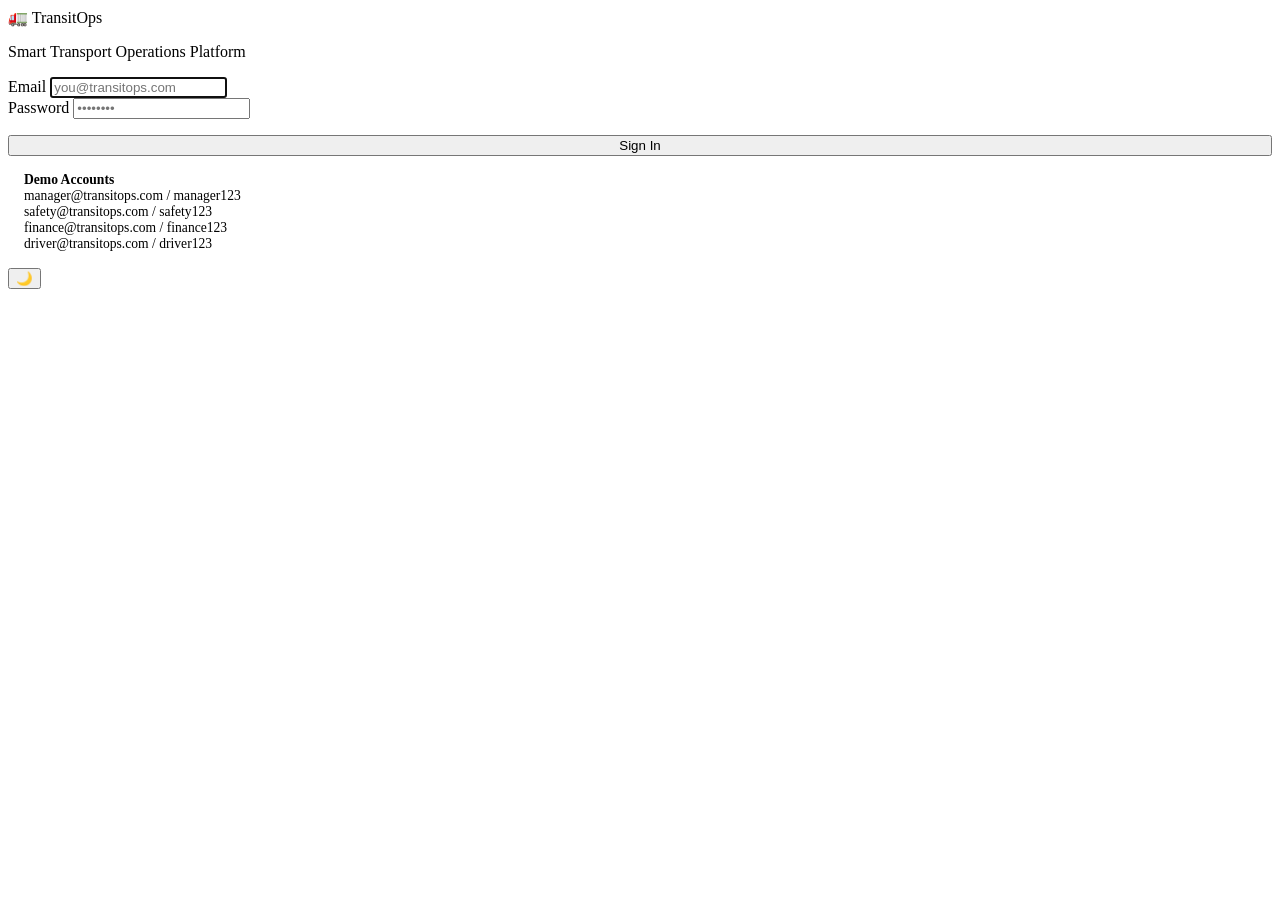
==== frontend/index.html @ 17693416 "Initial HTML structure for login" ====
<!DOCTYPE html>
<html lang="en" data-theme="light">
<head>
  <meta charset="UTF-8">
  <meta name="viewport" content="width=device-width, initial-scale=1.0">
  <title>TransitOps — Login</title>
  <link rel="preconnect" href="https://fonts.googleapis.com">
  <link rel="preconnect" href="https://fonts.gstatic.com" crossorigin>
  <link href="https://fonts.googleapis.com/css2?family=Inter:wght@400;500;600;700&display=swap" rel="stylesheet">
  <link rel="stylesheet" href="css/style.css">
</head>
<body>
  <div class="login-page">
    <div class="login-card">
      <div class="login-logo">
        <span>🚛</span>
        <span>TransitOps</span>
      </div>
      <p class="login-subtitle">Smart Transport Operations Platform</p>

      <form id="loginForm">
        <div class="form-group">
          <label for="email">Email</label>
          <input type="email" id="email" name="email" class="form-control" placeholder="you@transitops.com" required autofocus>
        </div>

        <div class="form-group">
          <label for="password">Password</label>
          <input type="password" id="password" name="password" class="form-control" placeholder="••••••••" required>
        </div>

        <div id="loginError" class="hidden" style="color: var(--danger); font-size: 0.875rem; margin-bottom: 1rem;"></div>

        <button type="submit" class="btn btn-primary" style="width: 100%;">Sign In</button>
      </form>

      <div class="mt-3" style="background: var(--surface-2); padding: 1rem; border-radius: var(--radius-sm); font-size: 0.85rem; color: var(--text-secondary);">
        <strong>Demo Accounts</strong>
        <div class="mt-1">manager@transitops.com / manager123</div>
        <div>safety@transitops.com / safety123</div>
        <div>finance@transitops.com / finance123</div>
        <div>driver@transitops.com / driver123</div>
      </div>

      <div class="mt-2 text-center">
        <button class="btn btn-ghost" data-theme-toggle>🌙</button>
      </div>
    </div>
  </div>
  <script src="js/utils.js"></script>
  <script src="js/api.js"></script>
  <script src="js/auth.js"></script>
</body>
</html>
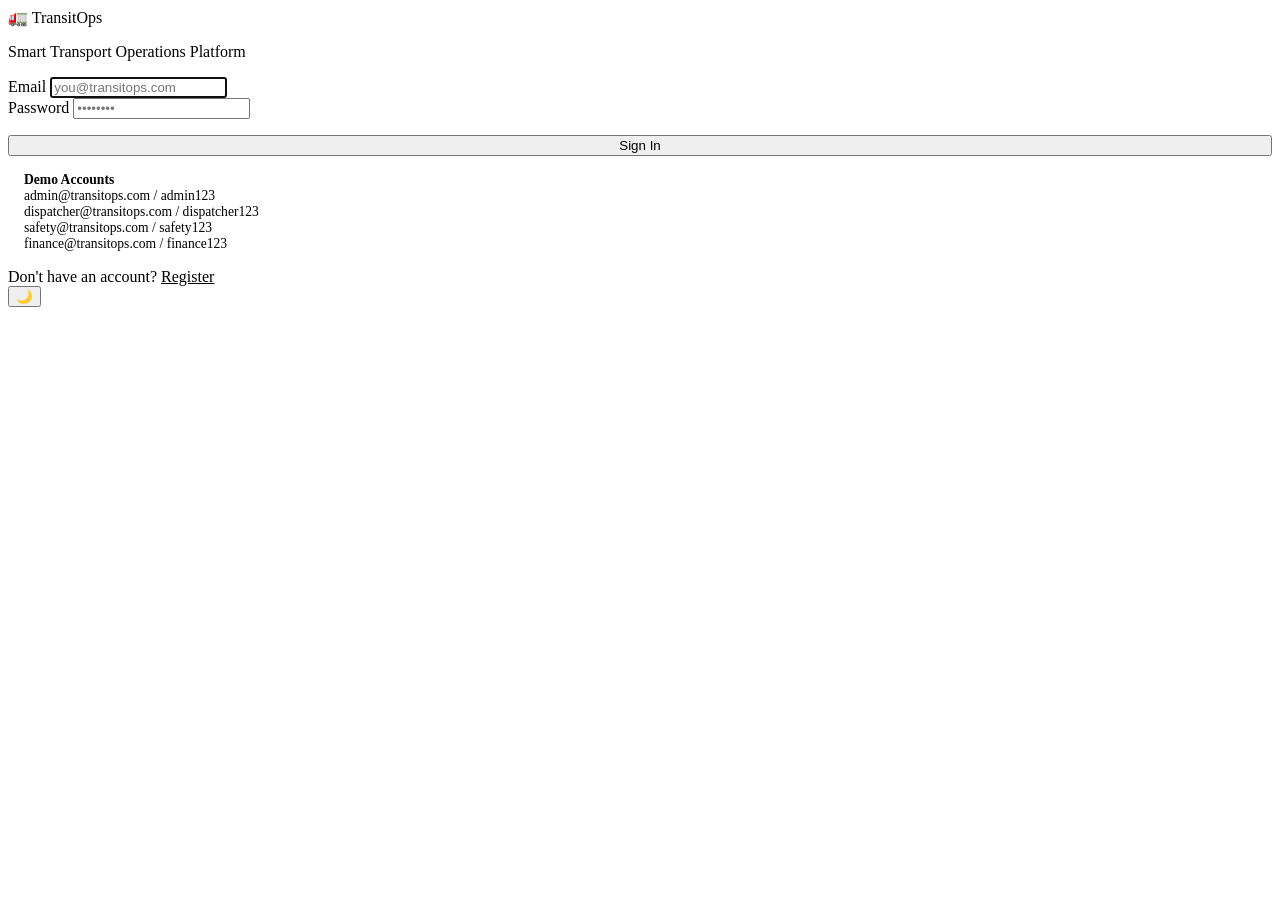
==== commit b7cdb108: "Add user registration and login pages with role-based account creation" ====
--- a/frontend/index.html
+++ b/frontend/index.html
@@ -36,10 +36,14 @@
 
       <div class="mt-3" style="background: var(--surface-2); padding: 1rem; border-radius: var(--radius-sm); font-size: 0.85rem; color: var(--text-secondary);">
         <strong>Demo Accounts</strong>
-        <div class="mt-1">manager@transitops.com / manager123</div>
+        <div class="mt-1">admin@transitops.com / admin123</div>
+        <div>dispatcher@transitops.com / dispatcher123</div>
         <div>safety@transitops.com / safety123</div>
         <div>finance@transitops.com / finance123</div>
-        <div>driver@transitops.com / driver123</div>
+      </div>
+
+      <div class="mt-2 text-center text-sm text-secondary">
+        Don't have an account? <a href="register.html" style="color: var(--primary); font-weight: 500;">Register</a>
       </div>
 
       <div class="mt-2 text-center">
@@ -47,8 +51,10 @@
       </div>
     </div>
   </div>
+
   <script src="js/utils.js"></script>
   <script src="js/api.js"></script>
   <script src="js/auth.js"></script>
 </body>
 </html>
+
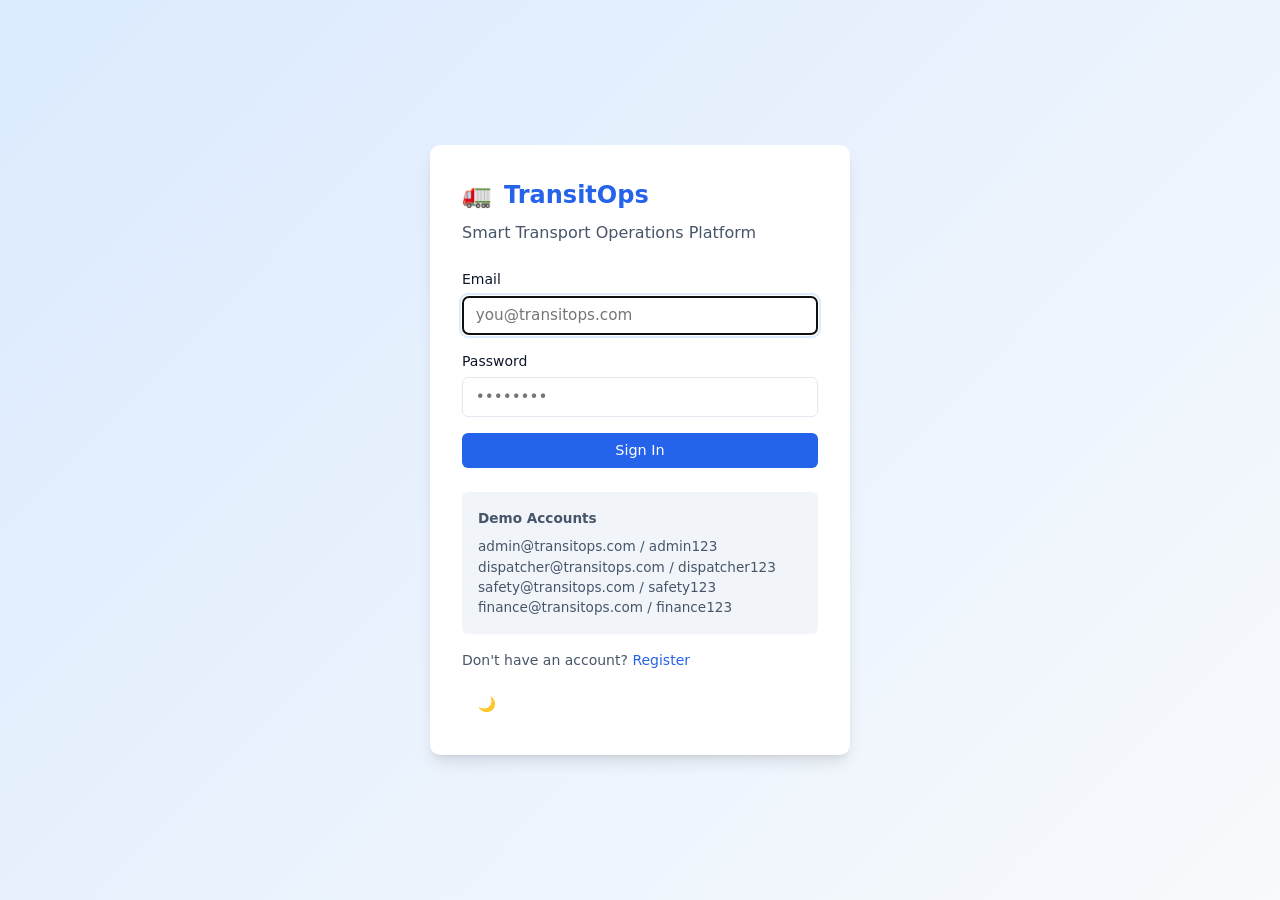
==== commit d2a9e13b: "backend integration" ====
--- a/frontend/index.html
+++ b/frontend/index.html
@@ -57,4 +57,3 @@
   <script src="js/auth.js"></script>
 </body>
 </html>
-
--- a/frontend/css/style.css
+++ b/frontend/css/style.css
@@ -0,0 +1,740 @@
+
+:root {
+  --primary: #2563eb;
+  --primary-dark: #1d4ed8;
+  --primary-light: #dbeafe;
+  --secondary: #0f172a;
+  --success: #16a34a;
+  --success-light: #dcfce7;
+  --warning: #d97706;
+  --warning-light: #fef3c7;
+  --danger: #dc2626;
+  --danger-light: #fee2e2;
+  --info: #0891b2;
+  --info-light: #cffafe;
+
+  --bg: #f8fafc;
+  --surface: #ffffff;
+  --surface-2: #f1f5f9;
+  --text: #0f172a;
+  --text-secondary: #475569;
+  --text-muted: #94a3b8;
+  --border: #e2e8f0;
+  --shadow: 0 4px 6px -1px rgb(0 0 0 / 0.1), 0 2px 4px -2px rgb(0 0 0 / 0.1);
+  --shadow-lg: 0 10px 15px -3px rgb(0 0 0 / 0.1), 0 4px 6px -4px rgb(0 0 0 / 0.1);
+
+  --radius: 10px;
+  --radius-sm: 6px;
+  --sidebar-width: 260px;
+  --topbar-height: 64px;
+
+  --font: 'Inter', system-ui, -apple-system, BlinkMacSystemFont, 'Segoe UI', Roboto, sans-serif;
+}
+
+[data-theme="dark"] {
+  --bg: #0f172a;
+  --surface: #1e293b;
+  --surface-2: #334155;
+  --text: #f1f5f9;
+  --text-secondary: #cbd5e1;
+  --text-muted: #64748b;
+  --border: #334155;
+  --shadow: 0 4px 6px -1px rgb(0 0 0 / 0.4);
+  --shadow-lg: 0 10px 15px -3px rgb(0 0 0 / 0.5);
+  --primary-light: #1e3a8a;
+}
+
+* {
+  margin: 0;
+  padding: 0;
+  box-sizing: border-box;
+}
+
+html {
+  scroll-behavior: smooth;
+}
+
+body {
+  font-family: var(--font);
+  background: var(--bg);
+  color: var(--text);
+  line-height: 1.5;
+  min-height: 100vh;
+}
+
+a {
+  color: inherit;
+  text-decoration: none;
+}
+
+button {
+  font-family: inherit;
+  cursor: pointer;
+  border: none;
+  outline: none;
+}
+
+input, select, textarea {
+  font-family: inherit;
+  font-size: 0.95rem;
+}
+
+/* Utility classes */
+.container {
+  width: 100%;
+  max-width: 1400px;
+  margin: 0 auto;
+  padding: 0 1.25rem;
+}
+
+.flex {
+  display: flex;
+}
+
+.items-center {
+  align-items: center;
+}
+
+.justify-between {
+  justify-content: space-between;
+}
+
+.gap-1 { gap: 0.5rem; }
+.gap-2 { gap: 1rem; }
+.gap-3 { gap: 1.5rem; }
+
+.mt-1 { margin-top: 0.5rem; }
+.mt-2 { margin-top: 1rem; }
+.mt-3 { margin-top: 1.5rem; }
+.mb-1 { margin-bottom: 0.5rem; }
+.mb-2 { margin-bottom: 1rem; }
+
+.text-secondary { color: var(--text-secondary); }
+.text-muted { color: var(--text-muted); }
+.text-sm { font-size: 0.875rem; }
+.text-xs { font-size: 0.75rem; }
+.font-semibold { font-weight: 600; }
+.font-bold { font-weight: 700; }
+
+.hidden { display: none !important; }
+
+/* Buttons */
+.btn {
+  display: inline-flex;
+  align-items: center;
+  justify-content: center;
+  gap: 0.5rem;
+  padding: 0.6rem 1rem;
+  border-radius: var(--radius-sm);
+  font-weight: 500;
+  font-size: 0.9rem;
+  transition: all 0.15s ease;
+  white-space: nowrap;
+}
+
+.btn-primary {
+  background: var(--primary);
+  color: #fff;
+}
+.btn-primary:hover { background: var(--primary-dark); }
+
+.btn-secondary {
+  background: var(--surface-2);
+  color: var(--text);
+  border: 1px solid var(--border);
+}
+.btn-secondary:hover { background: var(--border); }
+
+.btn-success {
+  background: var(--success);
+  color: #fff;
+}
+.btn-success:hover { filter: brightness(0.95); }
+
+.btn-danger {
+  background: var(--danger);
+  color: #fff;
+}
+.btn-danger:hover { filter: brightness(0.95); }
+
+.btn-warning {
+  background: var(--warning);
+  color: #fff;
+}
+
+.btn-ghost {
+  background: transparent;
+  color: var(--text-secondary);
+}
+.btn-ghost:hover { background: var(--surface-2); }
+
+.btn-sm {
+  padding: 0.35rem 0.7rem;
+  font-size: 0.8rem;
+}
+
+.btn:disabled {
+  opacity: 0.6;
+  cursor: not-allowed;
+}
+
+/* Form elements */
+.form-group {
+  margin-bottom: 1rem;
+}
+
+.form-group label {
+  display: block;
+  font-size: 0.875rem;
+  font-weight: 500;
+  margin-bottom: 0.35rem;
+  color: var(--text);
+}
+
+.form-control {
+  width: 100%;
+  padding: 0.6rem 0.8rem;
+  border: 1px solid var(--border);
+  border-radius: var(--radius-sm);
+  background: var(--surface);
+  color: var(--text);
+  transition: border-color 0.15s, box-shadow 0.15s;
+}
+
+.form-control:focus {
+  border-color: var(--primary);
+  box-shadow: 0 0 0 3px var(--primary-light);
+}
+
+.form-control:disabled {
+  background: var(--surface-2);
+  opacity: 0.7;
+}
+
+select.form-control {
+  appearance: none;
+  background-image: url("data:image/svg+xml,%3Csvg xmlns='http://www.w3.org/2000/svg' width='16' height='16' viewBox='0 0 24 24' fill='none' stroke='%2364748b' stroke-width='2'%3E%3Cpath d='m6 9 6 6 6-6'/%3E%3C/svg%3E");
+  background-repeat: no-repeat;
+  background-position: right 0.7rem center;
+  padding-right: 2.2rem;
+}
+
+.form-row {
+  display: grid;
+  grid-template-columns: repeat(auto-fit, minmax(220px, 1fr));
+  gap: 1rem;
+}
+
+/* Cards */
+.card {
+  background: var(--surface);
+  border: 1px solid var(--border);
+  border-radius: var(--radius);
+  box-shadow: var(--shadow);
+  padding: 1.25rem;
+}
+
+.card-header {
+  display: flex;
+  align-items: center;
+  justify-content: space-between;
+  margin-bottom: 1rem;
+  gap: 1rem;
+  flex-wrap: wrap;
+}
+
+.card-title {
+  font-size: 1.1rem;
+  font-weight: 600;
+}
+
+/* Tables */
+.table-wrap {
+  overflow-x: auto;
+  border-radius: var(--radius-sm);
+  border: 1px solid var(--border);
+}
+
+table {
+  width: 100%;
+  border-collapse: collapse;
+  font-size: 0.9rem;
+}
+
+thead {
+  background: var(--surface-2);
+}
+
+th, td {
+  padding: 0.85rem 1rem;
+  text-align: left;
+  border-bottom: 1px solid var(--border);
+  white-space: nowrap;
+}
+
+th {
+  font-weight: 600;
+  font-size: 0.8rem;
+  text-transform: uppercase;
+  letter-spacing: 0.03em;
+  color: var(--text-secondary);
+}
+
+tbody tr:hover {
+  background: var(--surface-2);
+}
+
+tbody tr:last-child td {
+  border-bottom: none;
+}
+
+/* Status badges */
+.badge {
+  display: inline-flex;
+  align-items: center;
+  gap: 0.35rem;
+  padding: 0.25rem 0.65rem;
+  border-radius: 9999px;
+  font-size: 0.75rem;
+  font-weight: 600;
+}
+
+.badge-available, .badge-completed { background: var(--success-light); color: var(--success); }
+.badge-on-trip, .badge-dispatched { background: var(--primary-light); color: var(--primary-dark); }
+.badge-in-shop, .badge-pending { background: var(--warning-light); color: var(--warning); }
+.badge-retired, .badge-cancelled, .badge-suspended { background: var(--danger-light); color: var(--danger); }
+.badge-off-duty, .badge-draft { background: var(--surface-2); color: var(--text-secondary); }
+
+/* KPI cards */
+.kpi-grid {
+  display: grid;
+  grid-template-columns: repeat(auto-fit, minmax(200px, 1fr));
+  gap: 1rem;
+}
+
+.kpi-card {
+  background: var(--surface);
+  border: 1px solid var(--border);
+  border-radius: var(--radius);
+  padding: 1.25rem;
+  box-shadow: var(--shadow);
+  display: flex;
+  flex-direction: column;
+  gap: 0.5rem;
+}
+
+.kpi-label {
+  font-size: 0.85rem;
+  color: var(--text-secondary);
+  font-weight: 500;
+}
+
+.kpi-value {
+  font-size: 1.75rem;
+  font-weight: 700;
+}
+
+.kpi-icon {
+  width: 40px;
+  height: 40px;
+  border-radius: var(--radius-sm);
+  display: flex;
+  align-items: center;
+  justify-content: center;
+  font-size: 1.2rem;
+}
+
+/* Layout: login */
+.login-page {
+  display: grid;
+  place-items: center;
+  min-height: 100vh;
+  background: linear-gradient(135deg, var(--primary-light) 0%, var(--bg) 100%);
+  padding: 1rem;
+}
+
+.login-card {
+  width: 100%;
+  max-width: 420px;
+  background: var(--surface);
+  border-radius: var(--radius);
+  box-shadow: var(--shadow-lg);
+  padding: 2rem;
+}
+
+.login-logo {
+  display: flex;
+  align-items: center;
+  gap: 0.75rem;
+  margin-bottom: 0.5rem;
+  font-size: 1.5rem;
+  font-weight: 700;
+  color: var(--primary);
+}
+
+.login-subtitle {
+  color: var(--text-secondary);
+  margin-bottom: 1.5rem;
+}
+
+/* Layout: app */
+.app-shell {
+  display: flex;
+  min-height: 100vh;
+}
+
+.sidebar {
+  width: var(--sidebar-width);
+  background: var(--surface);
+  border-right: 1px solid var(--border);
+  display: flex;
+  flex-direction: column;
+  position: fixed;
+  top: 0;
+  left: 0;
+  bottom: 0;
+  z-index: 100;
+  transition: transform 0.2s ease;
+}
+
+.sidebar-brand {
+  height: var(--topbar-height);
+  display: flex;
+  align-items: center;
+  gap: 0.75rem;
+  padding: 0 1.25rem;
+  font-size: 1.15rem;
+  font-weight: 700;
+  color: var(--primary);
+  border-bottom: 1px solid var(--border);
+}
+
+.sidebar-nav {
+  flex: 1;
+  padding: 1rem 0.75rem;
+  overflow-y: auto;
+}
+
+.nav-item {
+  display: flex;
+  align-items: center;
+  gap: 0.75rem;
+  padding: 0.7rem 0.9rem;
+  border-radius: var(--radius-sm);
+  color: var(--text-secondary);
+  font-weight: 500;
+  font-size: 0.9rem;
+  transition: background 0.15s, color 0.15s;
+}
+
+.nav-item:hover {
+  background: var(--surface-2);
+  color: var(--text);
+}
+
+.nav-item.active {
+  background: var(--primary-light);
+  color: var(--primary-dark);
+}
+
+.nav-item .icon {
+  width: 22px;
+  text-align: center;
+}
+
+.sidebar-footer {
+  padding: 1rem 1.25rem;
+  border-top: 1px solid var(--border);
+  font-size: 0.8rem;
+  color: var(--text-muted);
+}
+
+.main-content {
+  flex: 1;
+  margin-left: var(--sidebar-width);
+  display: flex;
+  flex-direction: column;
+  min-height: 100vh;
+}
+
+.topbar {
+  height: var(--topbar-height);
+  background: var(--surface);
+  border-bottom: 1px solid var(--border);
+  display: flex;
+  align-items: center;
+  justify-content: space-between;
+  padding: 0 1.5rem;
+  position: sticky;
+  top: 0;
+  z-index: 90;
+}
+
+.topbar-left {
+  display: flex;
+  align-items: center;
+  gap: 1rem;
+}
+
+.menu-toggle {
+  display: none;
+  background: none;
+  font-size: 1.25rem;
+  color: var(--text);
+  padding: 0.35rem;
+  border-radius: var(--radius-sm);
+}
+
+.menu-toggle:hover {
+  background: var(--surface-2);
+}
+
+.page-title {
+  font-size: 1.25rem;
+  font-weight: 700;
+}
+
+.topbar-actions {
+  display: flex;
+  align-items: center;
+  gap: 0.75rem;
+}
+
+.user-pill {
+  display: flex;
+  align-items: center;
+  gap: 0.6rem;
+  padding: 0.4rem 0.8rem;
+  background: var(--surface-2);
+  border-radius: 9999px;
+  font-size: 0.85rem;
+  font-weight: 500;
+}
+
+.user-avatar {
+  width: 28px;
+  height: 28px;
+  border-radius: 50%;
+  background: var(--primary);
+  color: #fff;
+  display: grid;
+  place-items: center;
+  font-size: 0.75rem;
+  font-weight: 700;
+}
+
+.page-body {
+  flex: 1;
+  padding: 1.5rem;
+}
+
+.page-header {
+  display: flex;
+  align-items: center;
+  justify-content: space-between;
+  margin-bottom: 1.5rem;
+  gap: 1rem;
+  flex-wrap: wrap;
+}
+
+.page-header h1 {
+  font-size: 1.5rem;
+  font-weight: 700;
+}
+
+/* Toolbar */
+.toolbar {
+  display: flex;
+  align-items: center;
+  gap: 0.75rem;
+  flex-wrap: wrap;
+  margin-bottom: 1.25rem;
+}
+
+.toolbar .form-control {
+  width: auto;
+  min-width: 180px;
+}
+
+.search-box {
+  position: relative;
+  min-width: 260px;
+}
+
+.search-box input {
+  padding-left: 2.2rem;
+}
+
+.search-box .icon {
+  position: absolute;
+  left: 0.75rem;
+  top: 50%;
+  transform: translateY(-50%);
+  color: var(--text-muted);
+}
+
+/* Modal */
+.modal-overlay {
+  position: fixed;
+  inset: 0;
+  background: rgba(15, 23, 42, 0.5);
+  display: grid;
+  place-items: center;
+  z-index: 200;
+  padding: 1rem;
+  opacity: 0;
+  visibility: hidden;
+  transition: opacity 0.2s, visibility 0.2s;
+}
+
+.modal-overlay.open {
+  opacity: 1;
+  visibility: visible;
+}
+
+.modal {
+  background: var(--surface);
+  border-radius: var(--radius);
+  box-shadow: var(--shadow-lg);
+  width: 100%;
+  max-width: 560px;
+  max-height: 90vh;
+  overflow: hidden;
+  display: flex;
+  flex-direction: column;
+  transform: translateY(10px);
+  transition: transform 0.2s;
+}
+
+.modal-overlay.open .modal {
+  transform: translateY(0);
+}
+
+.modal-header {
+  padding: 1.25rem;
+  border-bottom: 1px solid var(--border);
+  display: flex;
+  align-items: center;
+  justify-content: space-between;
+}
+
+.modal-title {
+  font-size: 1.1rem;
+  font-weight: 700;
+}
+
+.modal-close {
+  background: none;
+  font-size: 1.25rem;
+  color: var(--text-muted);
+  line-height: 1;
+}
+
+.modal-close:hover { color: var(--text); }
+
+.modal-body {
+  padding: 1.25rem;
+  overflow-y: auto;
+}
+
+.modal-footer {
+  padding: 1rem 1.25rem;
+  border-top: 1px solid var(--border);
+  display: flex;
+  justify-content: flex-end;
+  gap: 0.75rem;
+}
+
+/* Toast notifications */
+.toast-container {
+  position: fixed;
+  top: 1rem;
+  right: 1rem;
+  z-index: 300;
+  display: flex;
+  flex-direction: column;
+  gap: 0.5rem;
+}
+
+.toast {
+  min-width: 280px;
+  max-width: 380px;
+  padding: 1rem;
+  border-radius: var(--radius-sm);
+  background: var(--surface);
+  color: var(--text);
+  box-shadow: var(--shadow-lg);
+  border-left: 4px solid var(--primary);
+  animation: slideIn 0.25s ease;
+}
+
+.toast.success { border-left-color: var(--success); }
+.toast.error { border-left-color: var(--danger); }
+.toast.warning { border-left-color: var(--warning); }
+
+@keyframes slideIn {
+  from { transform: translateX(100%); opacity: 0; }
+  to { transform: translateX(0); opacity: 1; }
+}
+
+/* Empty state */
+.empty-state {
+  text-align: center;
+  padding: 3rem 1rem;
+  color: var(--text-secondary);
+}
+
+.empty-state .icon {
+  font-size: 2.5rem;
+  margin-bottom: 0.75rem;
+  opacity: 0.5;
+}
+
+/* Stats / charts placeholder */
+.chart-placeholder {
+  height: 280px;
+  background: var(--surface-2);
+  border-radius: var(--radius-sm);
+  display: grid;
+  place-items: center;
+  color: var(--text-muted);
+  border: 1px dashed var(--border);
+}
+
+/* Responsive */
+@media (max-width: 1024px) {
+  .sidebar {
+    transform: translateX(-100%);
+  }
+  .sidebar.open {
+    transform: translateX(0);
+  }
+  .main-content {
+    margin-left: 0;
+  }
+  .menu-toggle {
+    display: block;
+  }
+  .kpi-grid {
+    grid-template-columns: repeat(auto-fit, minmax(160px, 1fr));
+  }
+}
+
+@media (max-width: 640px) {
+  .toolbar {
+    flex-direction: column;
+    align-items: stretch;
+  }
+  .toolbar .form-control,
+  .search-box {
+    width: 100%;
+    min-width: unset;
+  }
+  .page-header {
+    flex-direction: column;
+    align-items: flex-start;
+  }
+  th, td {
+    padding: 0.7rem 0.75rem;
+  }
+}
